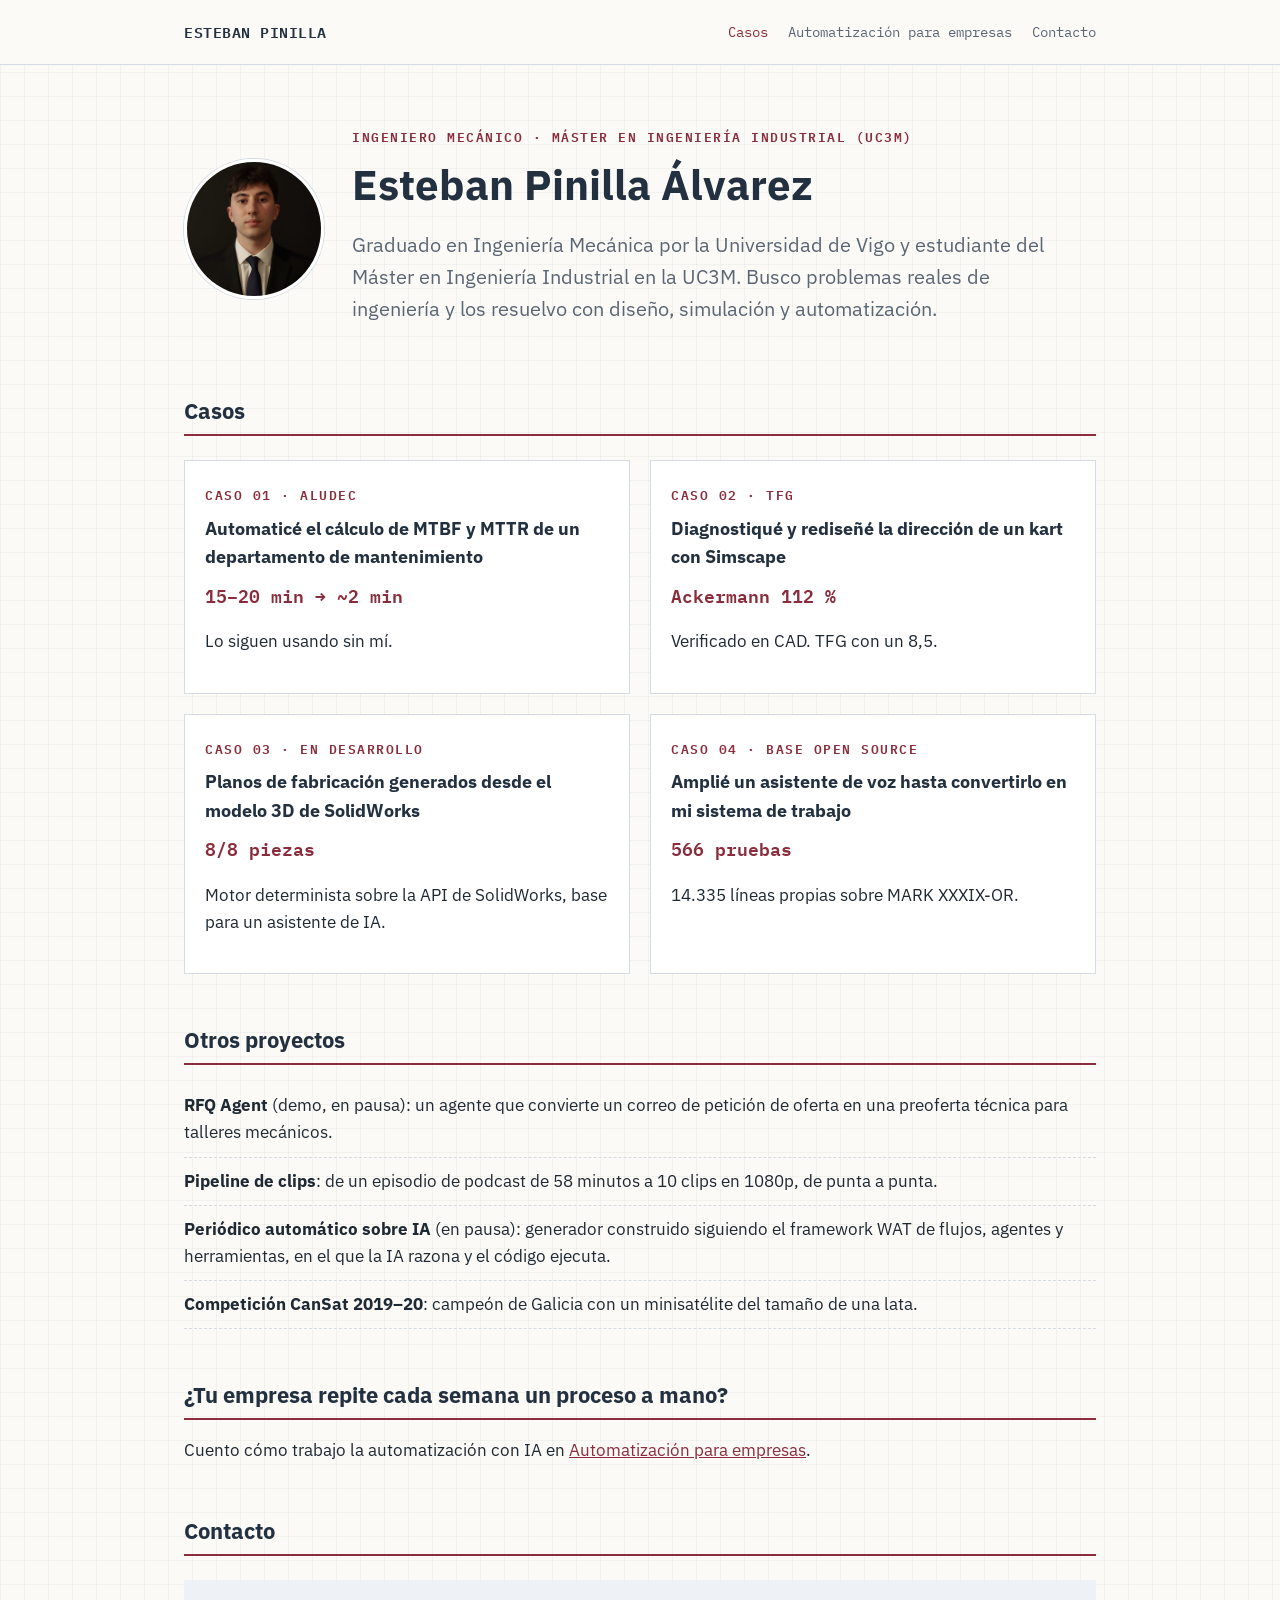
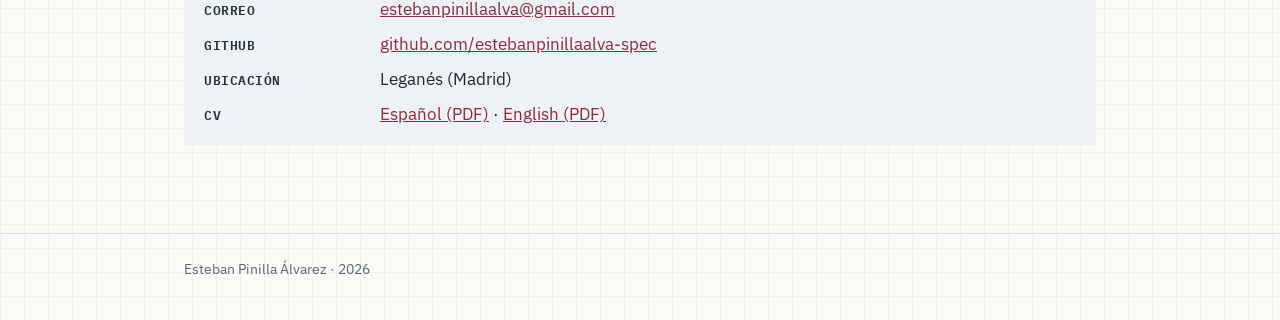
==== index.html @ c7b36076 "Portfolio de Esteban Pinilla Álvarez Co-Authored-By: Claude Opus 5.5 <noreply@anthropic.com>" ====
<!doctype html>
<html lang="es">
<head>
<meta charset="utf-8">
<meta name="viewport" content="width=device-width, initial-scale=1">
<title>Esteban Pinilla · Ingeniero mecánico</title>
<meta name="description" content="Portfolio de Esteban Pinilla Álvarez: ingeniería mecánica e industrial y automatización con IA.">
<link rel="stylesheet" href="assets/css/estilo.css">
</head>
<body>
<!-- fuentes: Master/CV-2026/cv-es.html; brain/10-proyectos (casos, rfq-agent.md, tiktok-ia.md, newspaper-automatizacion.md) -->
<header class="sitio"><div class="hoja">
  <a class="marca" href="index.html">ESTEBAN PINILLA</a>
  <nav><a href="#casos" aria-current="page">Casos</a><a href="automatizacion.html">Automatización para empresas</a><a href="#contacto">Contacto</a></nav>
</div></header>

<main><div class="hoja">
  <section class="presentacion">
    <img src="assets/img/foto.jpg" alt="Foto de Esteban Pinilla Álvarez">
    <div>
      <p class="eyebrow">Ingeniero mecánico · Máster en Ingeniería Industrial (UC3M)</p>
      <h1>Esteban Pinilla Álvarez</h1>
      <p class="lead">Graduado en Ingeniería Mecánica por la Universidad de Vigo y estudiante del Máster en Ingeniería Industrial en la UC3M. Busco problemas reales de ingeniería y los resuelvo con diseño, simulación y automatización.</p>
    </div>
  </section>

  <h2 id="casos">Casos</h2>
  <div class="tarjetas">
    <a class="tarjeta" href="casos/aludec-kpis.html">
      <span class="eyebrow">Caso 01 · Aludec</span>
      <h3>Automaticé el cálculo de MTBF y MTTR de un departamento de mantenimiento</h3>
      <span class="valor">15–20 min → ~2 min</span><p>Lo siguen usando sin mí.</p>
    </a>
    <a class="tarjeta" href="casos/tfg-kart.html">
      <span class="eyebrow">Caso 02 · TFG</span>
      <h3>Diagnostiqué y rediseñé la dirección de un kart con Simscape</h3>
      <span class="valor">Ackermann 112 %</span><p>Verificado en CAD. TFG con un 8,5.</p>
    </a>
    <a class="tarjeta" href="casos/planos-2d.html">
      <span class="eyebrow">Caso 03 · En desarrollo</span>
      <h3>Planos de fabricación generados desde el modelo 3D de SolidWorks</h3>
      <span class="valor">8/8 piezas</span><p>Motor determinista sobre la API de SolidWorks, base para un asistente de IA.</p>
    </a>
    <a class="tarjeta" href="casos/jarvis.html">
      <span class="eyebrow">Caso 04 · Base open source</span>
      <h3>Amplié un asistente de voz hasta convertirlo en mi sistema de trabajo</h3>
      <span class="valor">566 pruebas</span><p>14.335 líneas propias sobre MARK XXXIX-OR.</p>
    </a>
  </div>

  <h2>Otros proyectos</h2>
  <ul class="lista-otros">
    <li><strong>RFQ Agent</strong> (demo, en pausa): un agente que convierte un correo de petición de oferta en una preoferta técnica para talleres mecánicos.</li>
    <li><strong>Pipeline de clips</strong>: de un episodio de podcast de 58 minutos a 10 clips en 1080p, de punta a punta.</li>
    <li><strong>Periódico automático sobre IA</strong> (en pausa): generador construido siguiendo el framework WAT de flujos, agentes y herramientas, en el que la IA razona y el código ejecuta.</li>
    <li><strong>Competición CanSat 2019–20</strong>: campeón de Galicia con un minisatélite del tamaño de una lata.</li>
  </ul>

  <h2>¿Tu empresa repite cada semana un proceso a mano?</h2>
  <p>Cuento cómo trabajo la automatización con IA en <a href="automatizacion.html">Automatización para empresas</a>.</p>

  <h2 id="contacto">Contacto</h2>
  <dl class="ficha">
    <dt>Correo</dt><dd><a href="mailto:estebanpinillaalva@gmail.com">estebanpinillaalva@gmail.com</a></dd>
    <dt>GitHub</dt><dd><a href="https://github.com/estebanpinillaalva-spec">github.com/estebanpinillaalva-spec</a></dd>
    <dt>Ubicación</dt><dd>Leganés (Madrid)</dd>
    <dt>CV</dt><dd><a href="cv/CV-Esteban-Pinilla-ES.pdf">Español (PDF)</a> · <a href="cv/CV-Esteban-Pinilla-EN.pdf">English (PDF)</a></dd>
  </dl>
</div></main>

<footer class="sitio"><div class="hoja"><span>Esteban Pinilla Álvarez · 2026</span></div></footer>
</body>
</html>
---- assets/css/estilo.css ----
@import url("https://fonts.googleapis.com/css2?family=IBM+Plex+Mono:wght@400;600&family=IBM+Plex+Sans:wght@300;400;600;700&display=swap");

:root {
  --tinta: #22303f;
  --acento: #8a2c3b;
  --texto: #1f2933;
  --suave: #5b6673;
  --linea: #d5dbe2;
  --papel: #fbfaf7;
  --panel: #eef1f5;
  --sans: "IBM Plex Sans", "Segoe UI", Arial, sans-serif;
  --mono: "IBM Plex Mono", Consolas, "Courier New", monospace;
}
* { box-sizing: border-box; }
html { -webkit-text-size-adjust: 100%; }
body {
  margin: 0; color: var(--texto); font: 400 17px/1.6 var(--sans);
  background-color: var(--papel);
  background-image:
    linear-gradient(rgba(34,48,63,.045) 1px, transparent 1px),
    linear-gradient(90deg, rgba(34,48,63,.045) 1px, transparent 1px);
  background-size: 24px 24px;
}
img, video, svg { max-width: 100%; height: auto; display: block; }
a { color: var(--acento); }
a:hover { color: var(--tinta); }
.hoja { max-width: 960px; margin: 0 auto; padding: 0 24px; }

header.sitio { border-bottom: 1px solid var(--linea); background: rgba(251,250,247,.92); }
header.sitio .hoja { display: flex; justify-content: space-between; align-items: center; gap: 16px; min-height: 64px; flex-wrap: wrap; }
header.sitio .marca { font: 600 15px var(--mono); color: var(--tinta); text-decoration: none; letter-spacing: .5px; }
nav { display: flex; gap: 20px; flex-wrap: wrap; }
nav a { font: 400 14px var(--mono); color: var(--suave); text-decoration: none; }
nav a:hover, nav a[aria-current="page"] { color: var(--acento); }

main { padding: 48px 0 64px; }
h1 { font-size: clamp(28px, 4.2vw, 42px); line-height: 1.15; color: var(--tinta); margin: 8px 0 16px; }
h2 { font-size: 22px; color: var(--tinta); margin: 48px 0 12px; padding-bottom: 6px; border-bottom: 2px solid var(--acento); }
h3 { font-size: 18px; color: var(--tinta); margin: 24px 0 8px; }
.eyebrow { font: 600 13px var(--mono); color: var(--acento); letter-spacing: 1.5px; text-transform: uppercase; }
.lead { font-size: 20px; color: var(--suave); max-width: 720px; }
.estado { font: 600 12px var(--mono); color: #fff; background: var(--acento); padding: 2px 8px; border-radius: 3px; vertical-align: middle; }

.cifras { display: grid; grid-template-columns: repeat(3, 1fr); gap: 16px; margin: 32px 0; }
.cifra { background: #fff; border: 1px solid var(--linea); border-top: 3px solid var(--tinta); padding: 16px; }
.cifra .valor { display: block; font: 600 26px/1.2 var(--mono); color: var(--tinta); }
.cifra .etiqueta { display: block; font-size: 14px; color: var(--suave); margin-top: 6px; }

.ficha { display: grid; grid-template-columns: 160px 1fr; gap: 8px 16px; background: var(--panel); padding: 16px 20px; margin: 24px 0; }
.ficha dt { font: 600 13px var(--mono); color: var(--tinta); text-transform: uppercase; letter-spacing: .5px; padding-top: 3px; }
.ficha dd { margin: 0; }
.autoria { border-left: 4px solid var(--acento); background: #fff; padding: 12px 16px; margin: 24px 0; }

.tabla-scroll { overflow-x: auto; margin: 16px 0; border: 1px solid var(--linea); background: #fff; }
table { border-collapse: collapse; width: 100%; font-size: 15px; }
.tabla-scroll table { min-width: 560px; }
.tabla-scroll.estrecha table { min-width: 0; }
.diagrama { overflow-x: auto; }
.diagrama svg { min-width: 640px; }
th, td { text-align: left; vertical-align: top; padding: 8px 12px; border-bottom: 1px solid var(--linea); }
th { font: 600 13px var(--mono); color: var(--tinta); background: var(--panel); }
td.num, th.num { font-family: var(--mono); white-space: nowrap; }

.figura { margin: 24px 0; }
.figura img, .figura video, .figura svg { border: 1px solid var(--linea); background: #fff; width: 100%; }
.figura figcaption { font-size: 14px; color: var(--suave); margin-top: 8px; }
.galeria { display: grid; grid-template-columns: repeat(2, 1fr); gap: 16px; }

.chips { display: flex; flex-wrap: wrap; gap: 8px; padding: 0; list-style: none; }
.chips li { font: 400 13px var(--mono); border: 1px solid var(--linea); background: #fff; padding: 3px 10px; border-radius: 3px; }

.presentacion { display: grid; grid-template-columns: 140px 1fr; gap: 28px; align-items: center; }
.presentacion img { width: 140px; height: 140px; border-radius: 50%; object-fit: cover; object-position: center 30%; border: 3px solid #fff; box-shadow: 0 0 0 1px var(--linea); }

.tarjetas { display: grid; grid-template-columns: repeat(2, 1fr); gap: 20px; margin: 24px 0; }
.tarjeta { display: block; background: #fff; border: 1px solid var(--linea); padding: 20px; text-decoration: none; color: var(--texto); }
.tarjeta:hover { border-color: var(--acento); }
.tarjeta h3 { margin: 6px 0 8px; }
.tarjeta .valor { font: 600 18px var(--mono); color: var(--acento); }

.lista-otros { list-style: none; padding: 0; }
.lista-otros li { padding: 10px 0; border-bottom: 1px dashed var(--linea); }
.pasos { counter-reset: paso; list-style: none; padding: 0; }
.pasos li { counter-increment: paso; position: relative; padding: 0 0 16px 48px; }
.pasos li::before { content: counter(paso, decimal-leading-zero); position: absolute; left: 0; top: 0; font: 600 18px var(--mono); color: var(--acento); }

footer.sitio { border-top: 1px solid var(--linea); padding: 24px 0 40px; font-size: 14px; color: var(--suave); }
footer.sitio .hoja { display: flex; flex-wrap: wrap; gap: 8px 24px; }

@media (max-width: 720px) {
  body { font-size: 16px; }
  .hoja { padding: 0 16px; }
  main { padding: 32px 0 48px; }
  .cifras, .tarjetas, .galeria { grid-template-columns: 1fr; }
  .ficha { grid-template-columns: 1fr; }
  .presentacion { grid-template-columns: 1fr; }
  .presentacion img { width: 112px; height: 112px; }
}
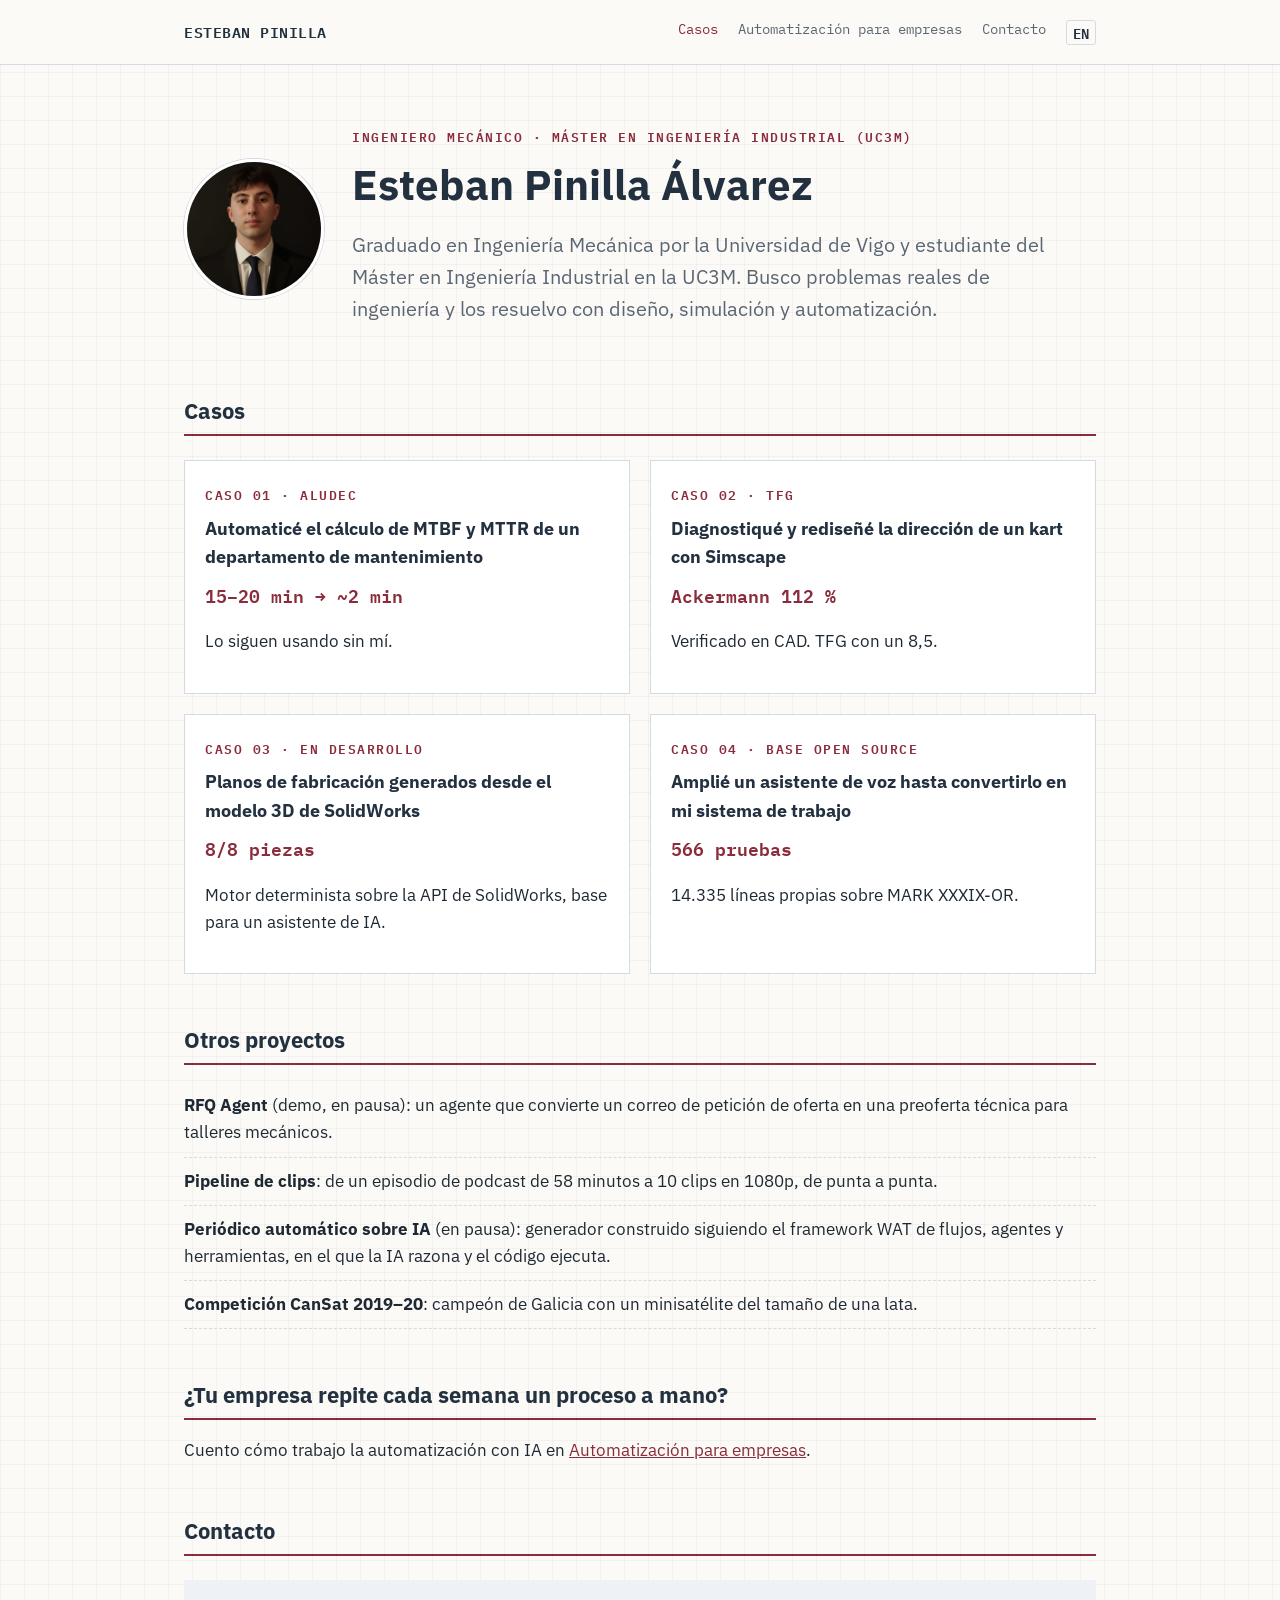
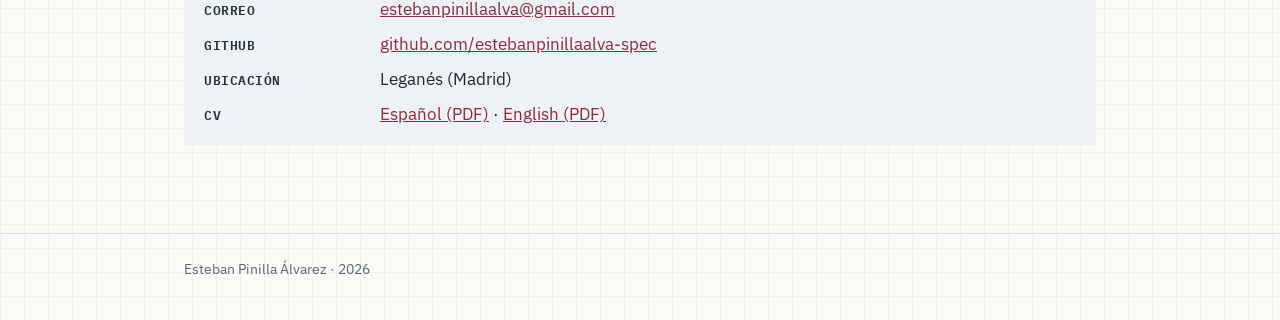
==== commit 90ba1d6e: "feat: versión en inglés de la web y README centrado en el contenido - en/: portada, automatización y" ====
--- a/index.html
+++ b/index.html
@@ -5,13 +5,15 @@
 <meta name="viewport" content="width=device-width, initial-scale=1">
 <title>Esteban Pinilla · Ingeniero mecánico</title>
 <meta name="description" content="Portfolio de Esteban Pinilla Álvarez: ingeniería mecánica e industrial y automatización con IA.">
+<link rel="alternate" hreflang="es" href="https://estebanpinillaalva-spec.github.io/index.html">
+<link rel="alternate" hreflang="en" href="https://estebanpinillaalva-spec.github.io/en/index.html">
 <link rel="stylesheet" href="assets/css/estilo.css">
 </head>
 <body>
 <!-- fuentes: Master/CV-2026/cv-es.html; brain/10-proyectos (casos, rfq-agent.md, tiktok-ia.md, newspaper-automatizacion.md) -->
 <header class="sitio"><div class="hoja">
   <a class="marca" href="index.html">ESTEBAN PINILLA</a>
-  <nav><a href="#casos" aria-current="page">Casos</a><a href="automatizacion.html">Automatización para empresas</a><a href="#contacto">Contacto</a></nav>
+  <nav><a href="#casos" aria-current="page">Casos</a><a href="automatizacion.html">Automatización para empresas</a><a href="#contacto">Contacto</a><a class="idioma" href="en/index.html" hreflang="en" lang="en">EN</a></nav>
 </div></header>
 
 <main><div class="hoja">
--- a/assets/css/estilo.css
+++ b/assets/css/estilo.css
@@ -32,6 +32,8 @@
 nav { display: flex; gap: 20px; flex-wrap: wrap; }
 nav a { font: 400 14px var(--mono); color: var(--suave); text-decoration: none; }
 nav a:hover, nav a[aria-current="page"] { color: var(--acento); }
+nav a.idioma { font-weight: 600; color: var(--tinta); border: 1px solid var(--linea); padding: 0 6px; border-radius: 3px; }
+nav a.idioma:hover { border-color: var(--acento); }
 
 main { padding: 48px 0 64px; }
 h1 { font-size: clamp(28px, 4.2vw, 42px); line-height: 1.15; color: var(--tinta); margin: 8px 0 16px; }
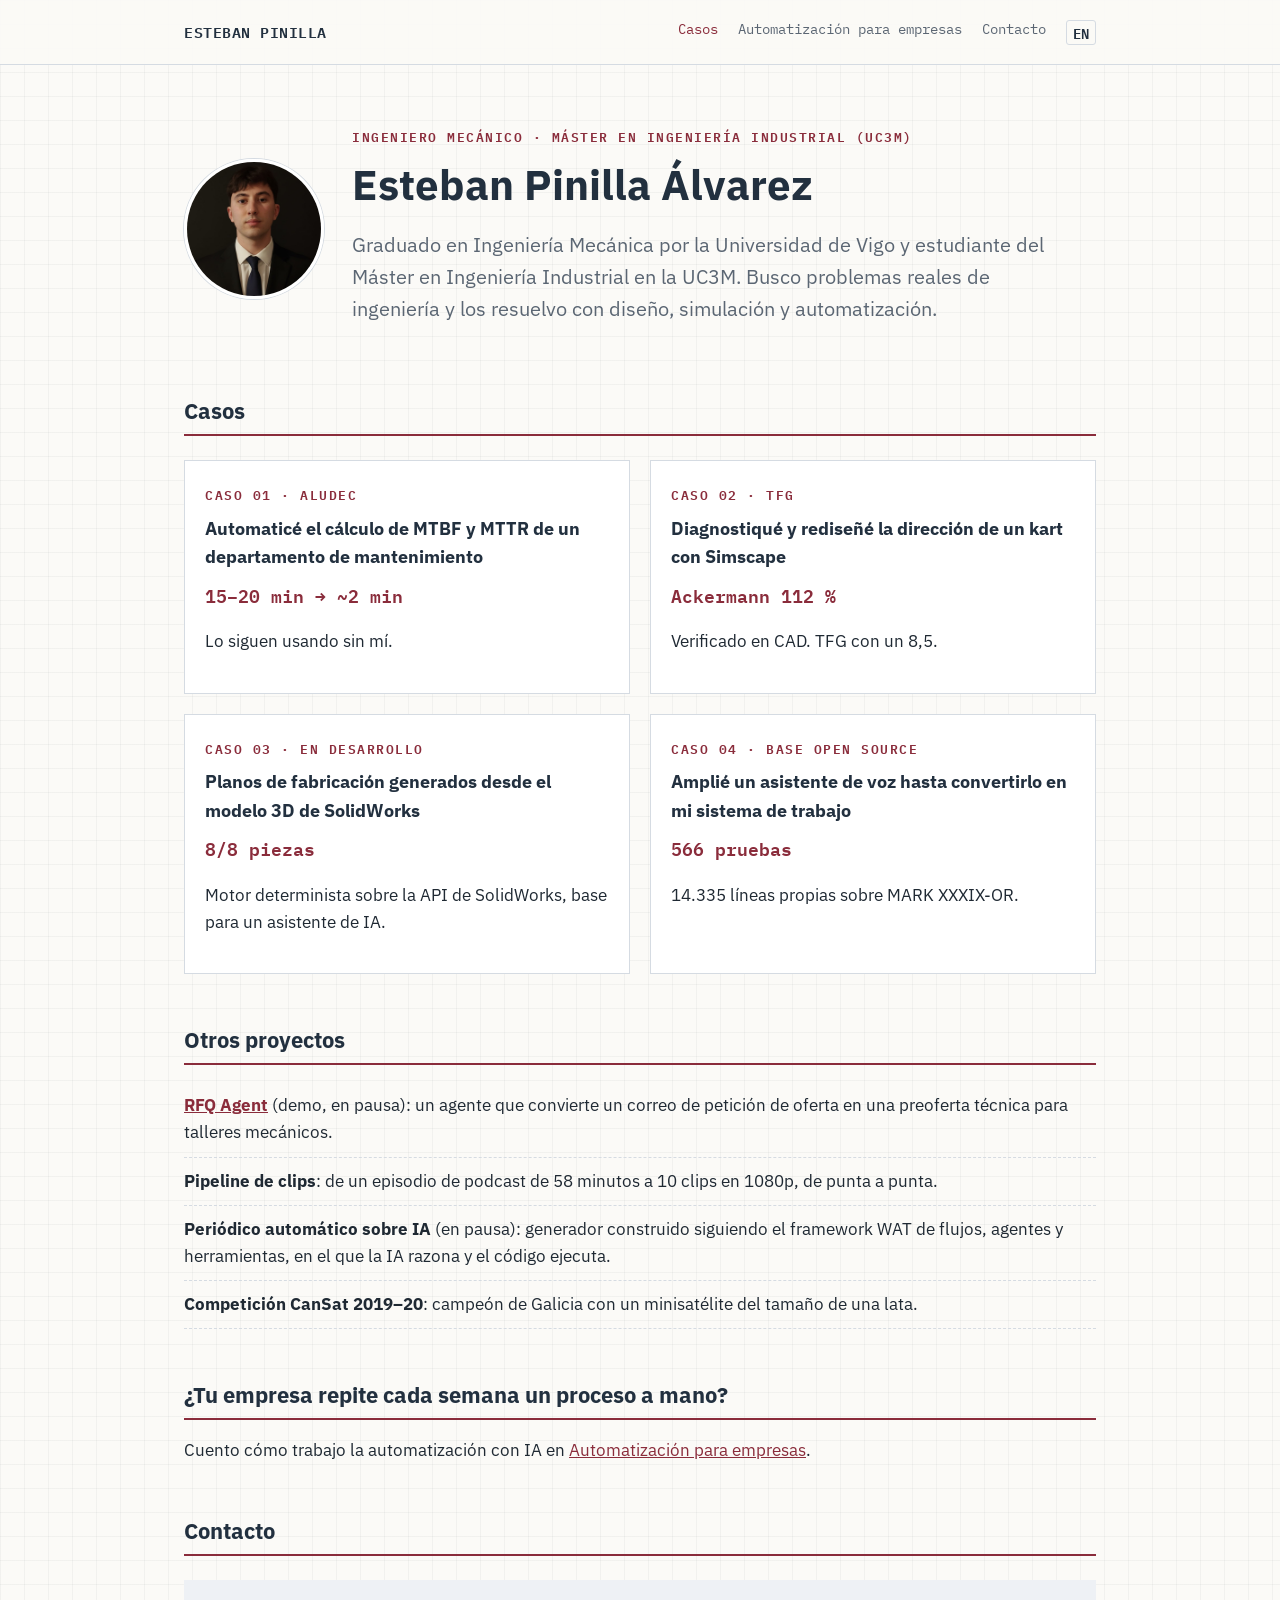
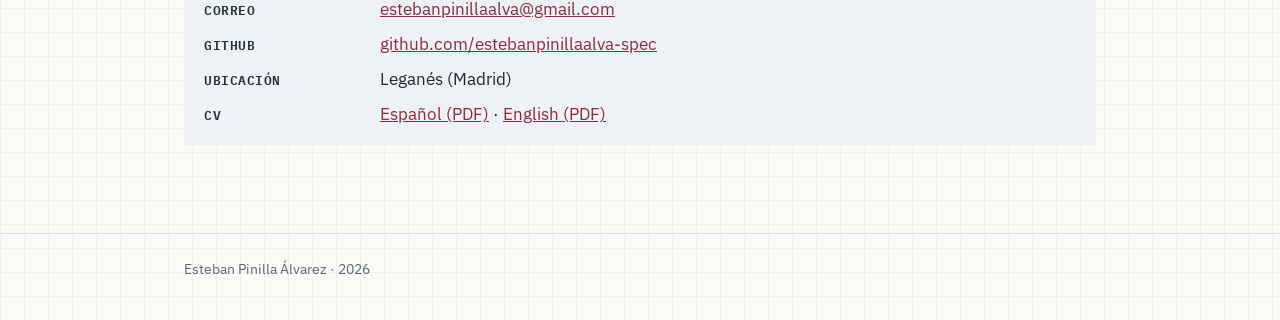
==== commit 241360b6: "Enlaces a los repos públicos de planos 2D y RFQ Agent Co-Authored-By: Claude Opus 5.5 <noreply@anthr" ====
--- a/index.html
+++ b/index.html
@@ -52,7 +52,7 @@
 
   <h2>Otros proyectos</h2>
   <ul class="lista-otros">
-    <li><strong>RFQ Agent</strong> (demo, en pausa): un agente que convierte un correo de petición de oferta en una preoferta técnica para talleres mecánicos.</li>
+    <li><strong><a href="https://github.com/estebanpinillaalva-spec/rfq-agent">RFQ Agent</a></strong> (demo, en pausa): un agente que convierte un correo de petición de oferta en una preoferta técnica para talleres mecánicos.</li>
     <li><strong>Pipeline de clips</strong>: de un episodio de podcast de 58 minutos a 10 clips en 1080p, de punta a punta.</li>
     <li><strong>Periódico automático sobre IA</strong> (en pausa): generador construido siguiendo el framework WAT de flujos, agentes y herramientas, en el que la IA razona y el código ejecuta.</li>
     <li><strong>Competición CanSat 2019–20</strong>: campeón de Galicia con un minisatélite del tamaño de una lata.</li>
